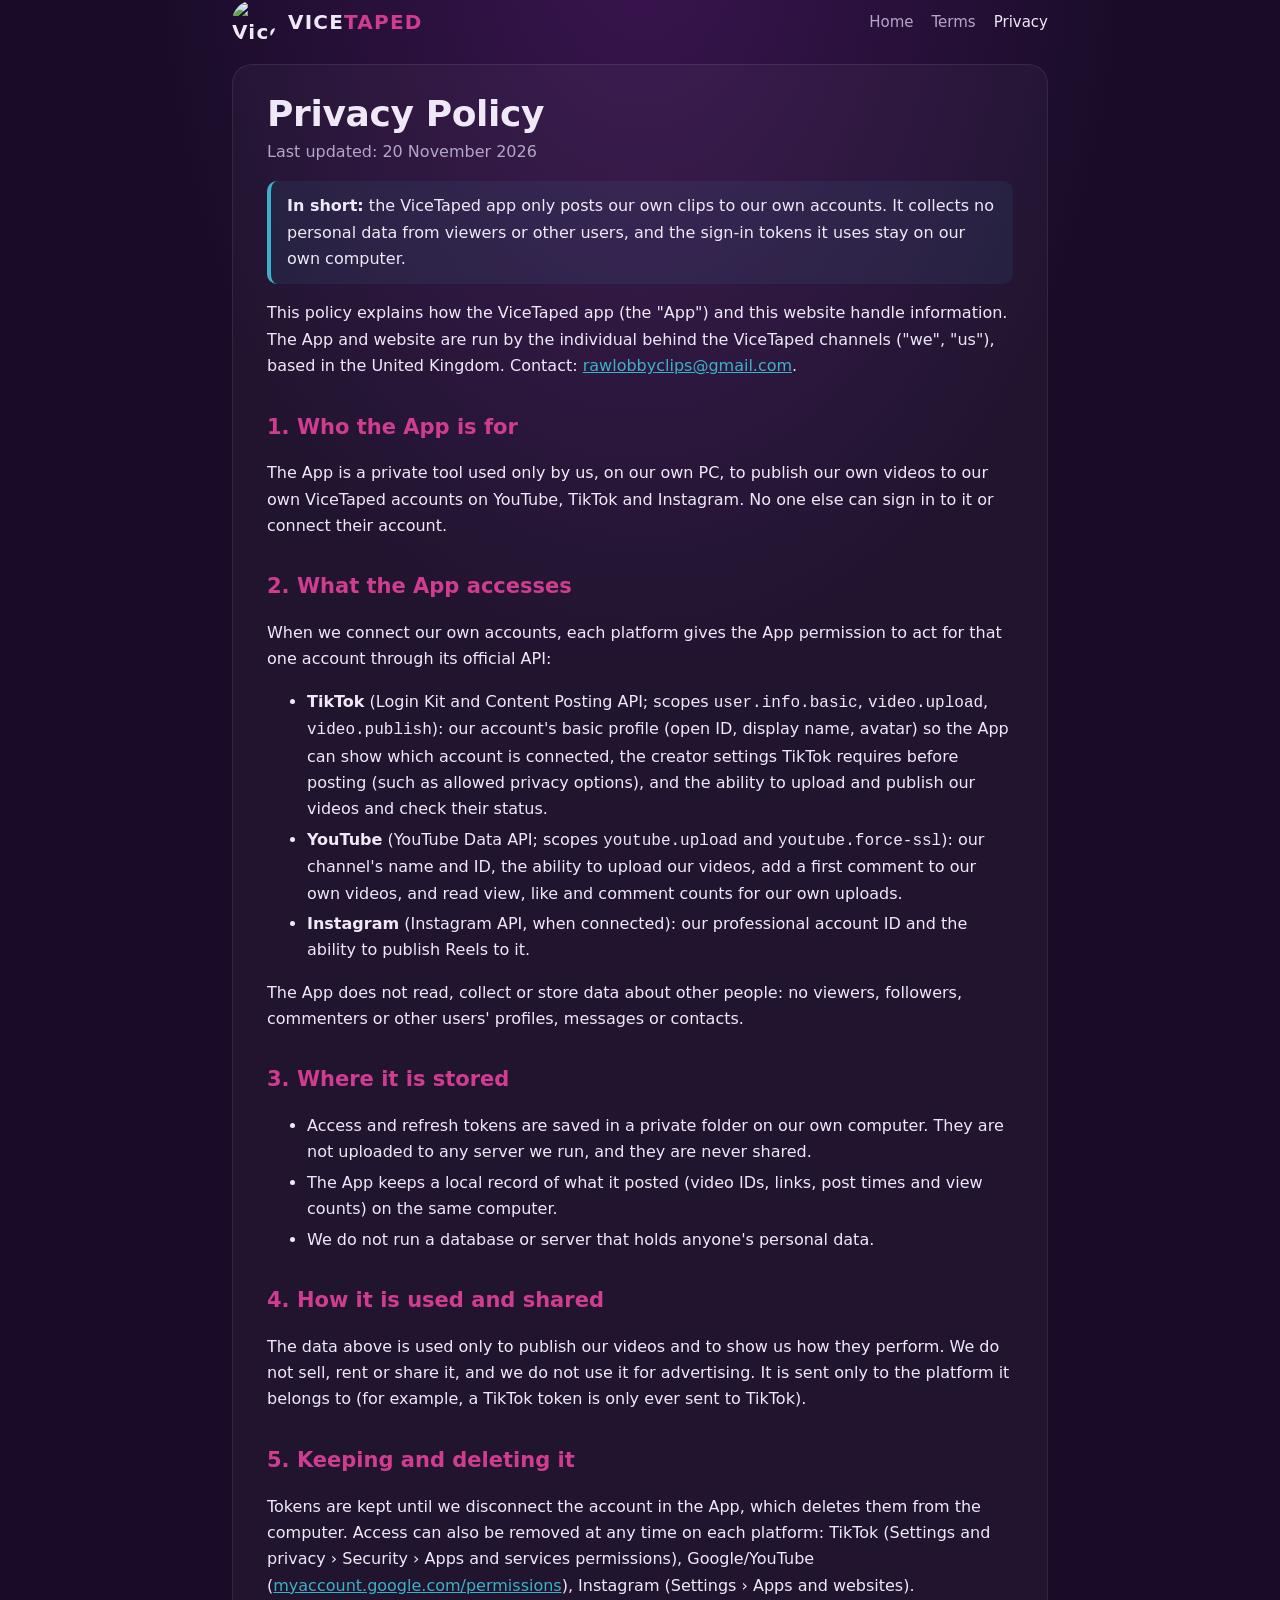
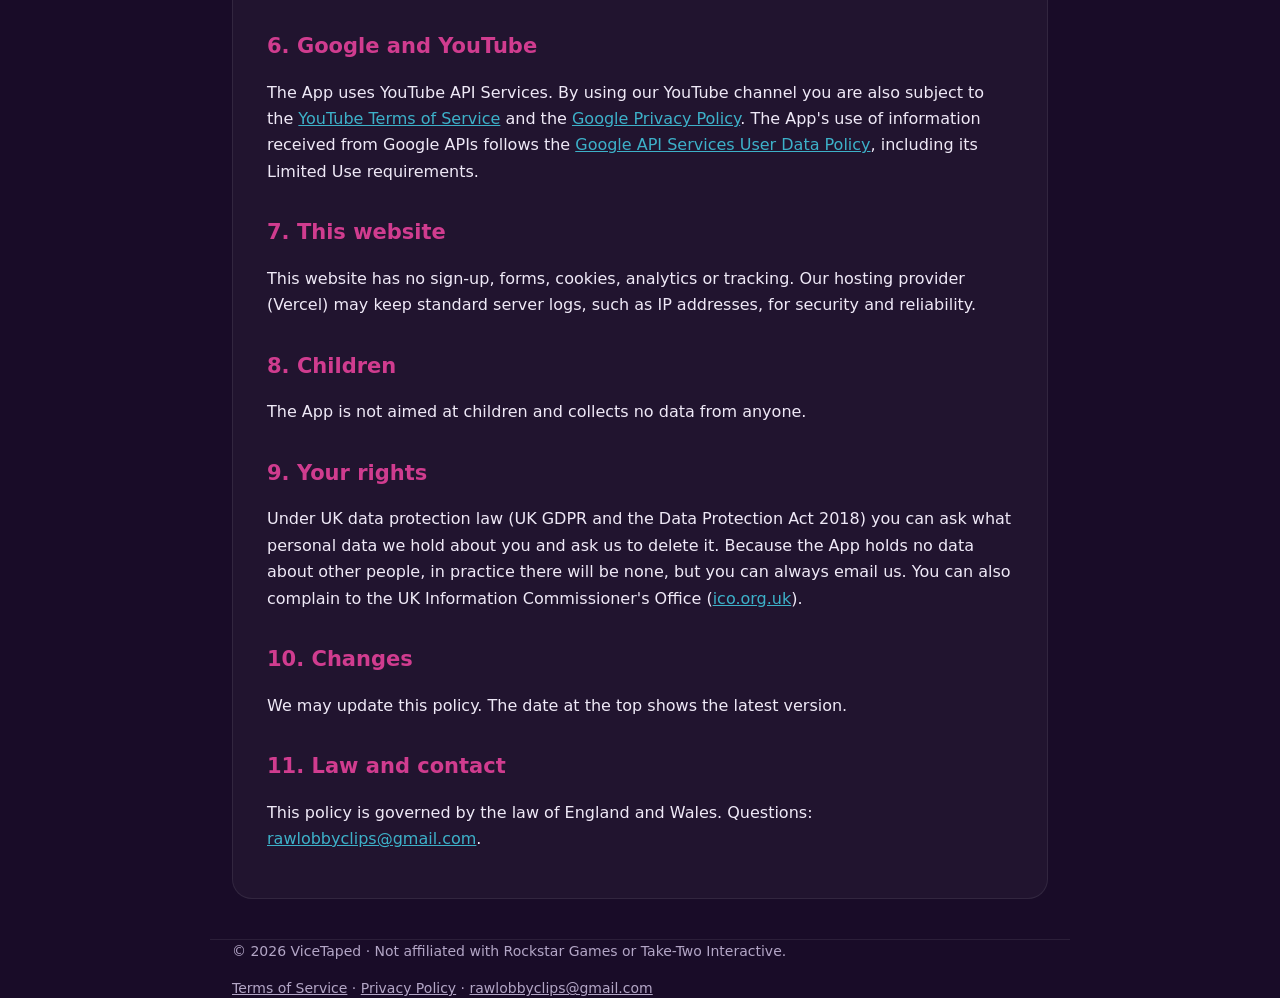
==== privacy.html @ ce3c72ba "ViceTaped site: home, terms, privacy" ====
<!doctype html><html lang="en-GB"><head><meta charset="utf-8"><meta name="viewport" content="width=device-width,initial-scale=1"><link rel="icon" type="image/svg+xml" href="/favicon.svg"><link rel="stylesheet" href="/style.css"><!-- TIKTOK_VERIFY_META --><title>Privacy Policy · ViceTaped</title></head><body>
<header class="wrap"><a class="brand" href="/"><img src="/logo.svg" alt="ViceTaped logo"><span>VICE<b>TAPED</b></span></a><nav><a href="/" >Home</a><a href="/terms" >Terms</a><a href="/privacy" class="on">Privacy</a></nav></header>
<main class="wrap"><article class="doc">
<h1>Privacy Policy</h1><p class="date">Last updated: 20 November 2026</p>
<p class="note"><b>In short:</b> the ViceTaped app only posts our own clips to our own accounts. It collects no personal data from viewers or other users, and the sign-in tokens it uses stay on our own computer.</p>
<p>This policy explains how the ViceTaped app (the "App") and this website handle information. The App and website are run by the individual behind the ViceTaped channels ("we", "us"), based in the United Kingdom. Contact: <a href="mailto:rawlobbyclips@gmail.com">rawlobbyclips@gmail.com</a>.</p>
<h2>1. Who the App is for</h2>
<p>The App is a private tool used only by us, on our own PC, to publish our own videos to our own ViceTaped accounts on YouTube, TikTok and Instagram. No one else can sign in to it or connect their account.</p>
<h2>2. What the App accesses</h2>
<p>When we connect our own accounts, each platform gives the App permission to act for that one account through its official API:</p>
<ul>
<li><b>TikTok</b> (Login Kit and Content Posting API; scopes <code>user.info.basic</code>, <code>video.upload</code>, <code>video.publish</code>): our account's basic profile (open ID, display name, avatar) so the App can show which account is connected, the creator settings TikTok requires before posting (such as allowed privacy options), and the ability to upload and publish our videos and check their status.</li>
<li><b>YouTube</b> (YouTube Data API; scopes <code>youtube.upload</code> and <code>youtube.force-ssl</code>): our channel's name and ID, the ability to upload our videos, add a first comment to our own videos, and read view, like and comment counts for our own uploads.</li>
<li><b>Instagram</b> (Instagram API, when connected): our professional account ID and the ability to publish Reels to it.</li></ul>
<p>The App does not read, collect or store data about other people: no viewers, followers, commenters or other users' profiles, messages or contacts.</p>
<h2>3. Where it is stored</h2>
<ul><li>Access and refresh tokens are saved in a private folder on our own computer. They are not uploaded to any server we run, and they are never shared.</li>
<li>The App keeps a local record of what it posted (video IDs, links, post times and view counts) on the same computer.</li>
<li>We do not run a database or server that holds anyone's personal data.</li></ul>
<h2>4. How it is used and shared</h2>
<p>The data above is used only to publish our videos and to show us how they perform. We do not sell, rent or share it, and we do not use it for advertising. It is sent only to the platform it belongs to (for example, a TikTok token is only ever sent to TikTok).</p>
<h2>5. Keeping and deleting it</h2>
<p>Tokens are kept until we disconnect the account in the App, which deletes them from the computer. Access can also be removed at any time on each platform: TikTok (Settings and privacy › Security › Apps and services permissions), Google/YouTube (<a href="https://myaccount.google.com/permissions">myaccount.google.com/permissions</a>), Instagram (Settings › Apps and websites).</p>
<h2>6. Google and YouTube</h2>
<p>The App uses YouTube API Services. By using our YouTube channel you are also subject to the <a href="https://www.youtube.com/t/terms">YouTube Terms of Service</a> and the <a href="https://policies.google.com/privacy">Google Privacy Policy</a>. The App's use of information received from Google APIs follows the <a href="https://developers.google.com/terms/api-services-user-data-policy">Google API Services User Data Policy</a>, including its Limited Use requirements.</p>
<h2>7. This website</h2>
<p>This website has no sign-up, forms, cookies, analytics or tracking. Our hosting provider (Vercel) may keep standard server logs, such as IP addresses, for security and reliability.</p>
<h2>8. Children</h2>
<p>The App is not aimed at children and collects no data from anyone.</p>
<h2>9. Your rights</h2>
<p>Under UK data protection law (UK GDPR and the Data Protection Act 2018) you can ask what personal data we hold about you and ask us to delete it. Because the App holds no data about other people, in practice there will be none, but you can always email us. You can also complain to the UK Information Commissioner's Office (<a href="https://ico.org.uk">ico.org.uk</a>).</p>
<h2>10. Changes</h2>
<p>We may update this policy. The date at the top shows the latest version.</p>
<h2>11. Law and contact</h2>
<p>This policy is governed by the law of England and Wales. Questions: <a href="mailto:rawlobbyclips@gmail.com">rawlobbyclips@gmail.com</a>.</p>
</article></main>
<footer class="wrap"><span>© 2026 ViceTaped · Not affiliated with Rockstar Games or Take-Two Interactive.</span><span><a href="/terms">Terms of Service</a> · <a href="/privacy">Privacy Policy</a> · <a href="mailto:rawlobbyclips@gmail.com">rawlobbyclips@gmail.com</a></span></footer></body></html>
---- style.css ----
:root{--pink:#D03C8F;--cyan:#3DB1C9;--dark:#190C28;--ink:#0f0719;--text:#efe9f7;--mute:#b3a6c6}
*{box-sizing:border-box}
html,body{margin:0;background:var(--dark);color:var(--text);font:16px/1.65 system-ui,-apple-system,"Segoe UI",Roboto,Arial,sans-serif}
body{background:radial-gradient(ellipse at 50% -10%,#3a1550 0%,var(--dark) 55%) fixed}
a{color:var(--cyan)} a:hover{color:#7fd9ea}
.wrap{max-width:860px;margin:0 auto;padding:0 22px}
header{display:flex;align-items:center;justify-content:space-between;padding:20px 0}
.brand{display:flex;align-items:center;gap:12px;text-decoration:none;color:var(--text);font-weight:800;letter-spacing:.06em;font-size:20px}
.brand img{width:44px;height:44px;border-radius:50%}
.brand span b{color:var(--pink)}
nav a{color:var(--mute);text-decoration:none;margin-left:18px;font-size:15px} nav a:hover,nav a.on{color:var(--text)}
.hero{text-align:center;padding:56px 0 30px}
.hero img{width:180px;height:180px;border-radius:50%;box-shadow:0 0 0 4px rgba(208,60,143,.35),0 0 60px rgba(61,177,201,.35)}
h1{font-size:clamp(34px,6vw,58px);line-height:1.05;margin:26px 0 10px;letter-spacing:-.01em}
h1 .p{color:var(--pink)} h1 .c{color:var(--cyan)}
.lead{color:var(--mute);font-size:19px;max-width:620px;margin:0 auto}
.socials{display:flex;flex-wrap:wrap;gap:12px;justify-content:center;margin:34px 0 10px}
.btn{display:inline-flex;align-items:center;gap:10px;padding:12px 20px;border-radius:14px;text-decoration:none;font-weight:700;color:#fff;border:1px solid rgba(255,255,255,.12);background:rgba(255,255,255,.05)}
.btn:hover{border-color:var(--cyan);color:#fff}
.btn.yt{background:linear-gradient(90deg,#D03C8F,#a8326f)} .btn.tt{background:linear-gradient(90deg,#3DB1C9,#2a8da1)}
.btn small{font-weight:500;opacity:.8}
.cards{display:grid;grid-template-columns:repeat(auto-fit,minmax(220px,1fr));gap:16px;margin:46px 0}
.card{background:rgba(255,255,255,.04);border:1px solid rgba(255,255,255,.08);border-radius:18px;padding:20px}
.card h3{margin:0 0 6px;color:var(--cyan);font-size:17px}
.card p{margin:0;color:var(--mute);font-size:15px}
.doc{background:rgba(255,255,255,.035);border:1px solid rgba(255,255,255,.08);border-radius:20px;padding:30px 34px;margin:20px 0 40px}
.doc h1{font-size:36px;margin-top:0} .doc h2{color:var(--pink);font-size:21px;margin:30px 0 8px}
.doc .date{color:var(--mute);margin-top:-4px} .doc li{margin:4px 0}
.note{border-left:4px solid var(--cyan);background:rgba(61,177,201,.08);padding:12px 16px;border-radius:10px}
footer{border-top:1px solid rgba(255,255,255,.08);padding:22px 0 40px;color:var(--mute);font-size:14px;display:flex;flex-wrap:wrap;gap:14px;justify-content:space-between}
footer a{color:var(--mute)}
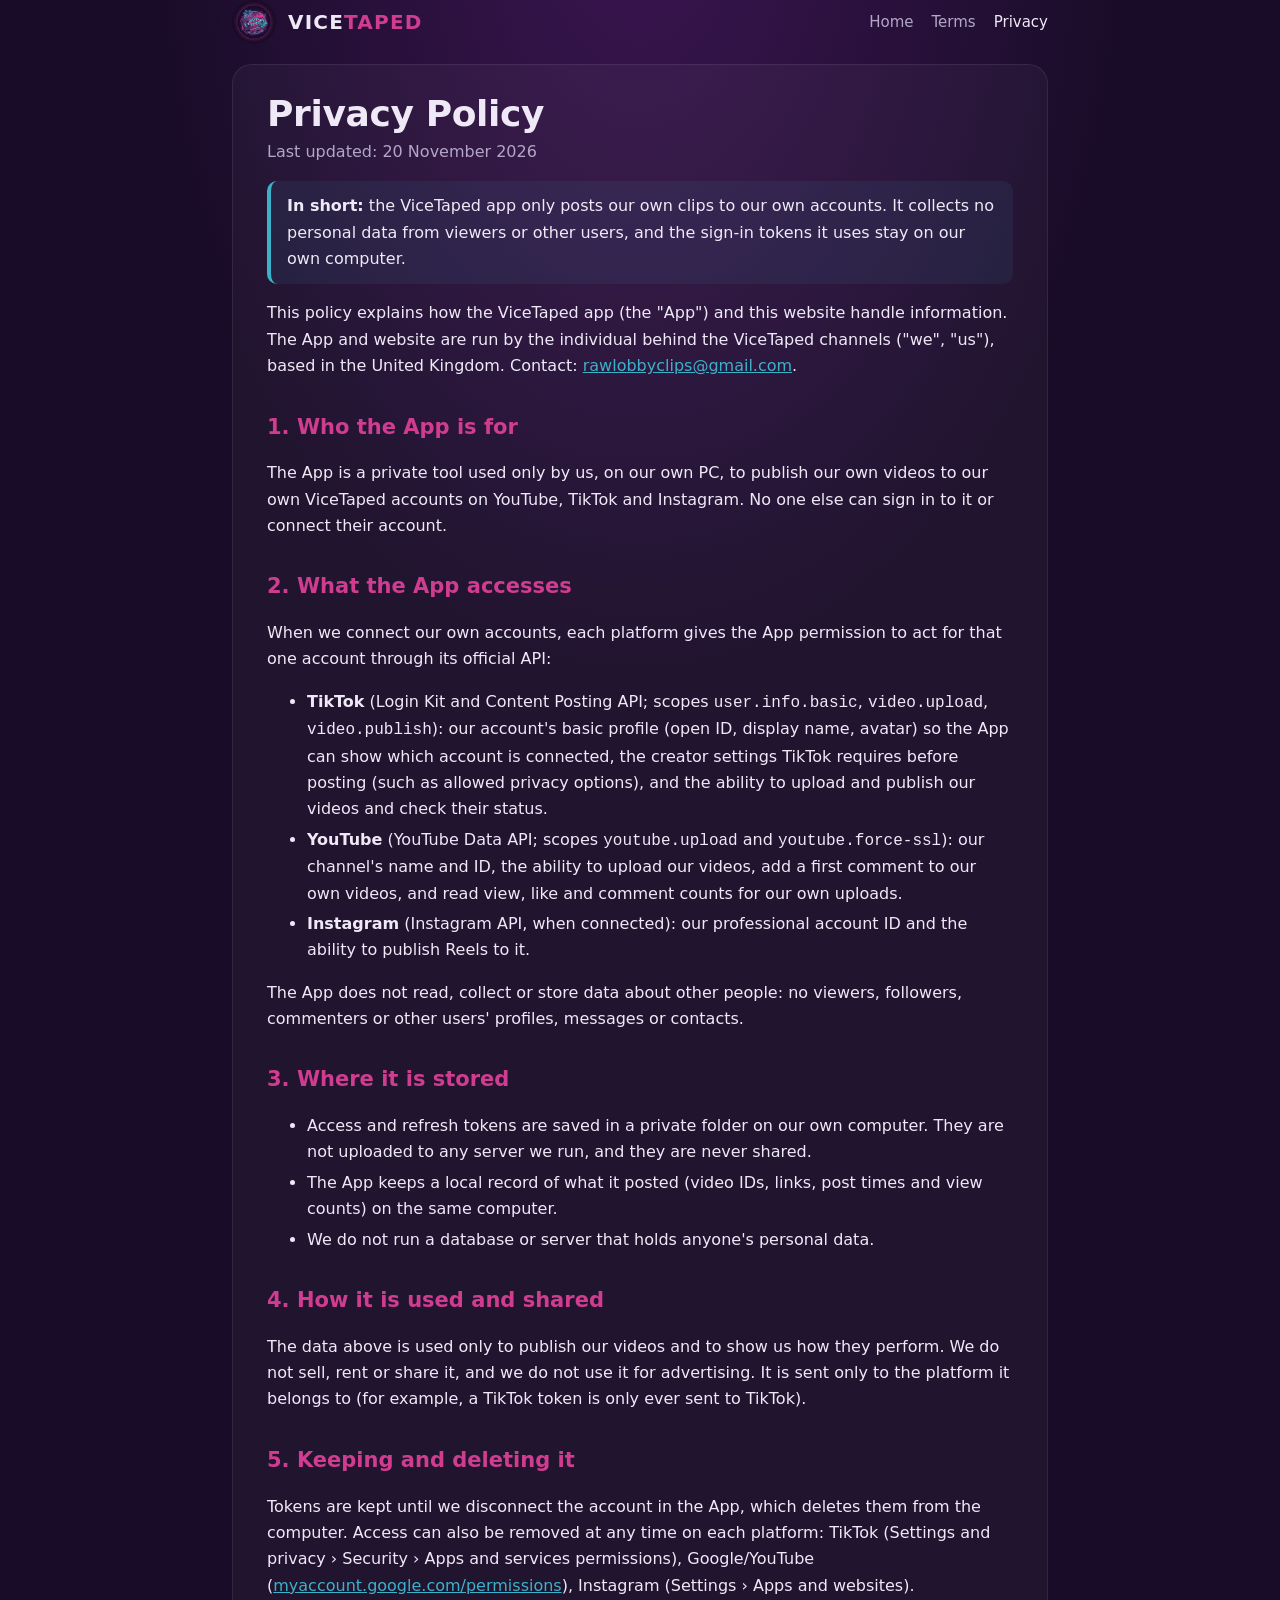
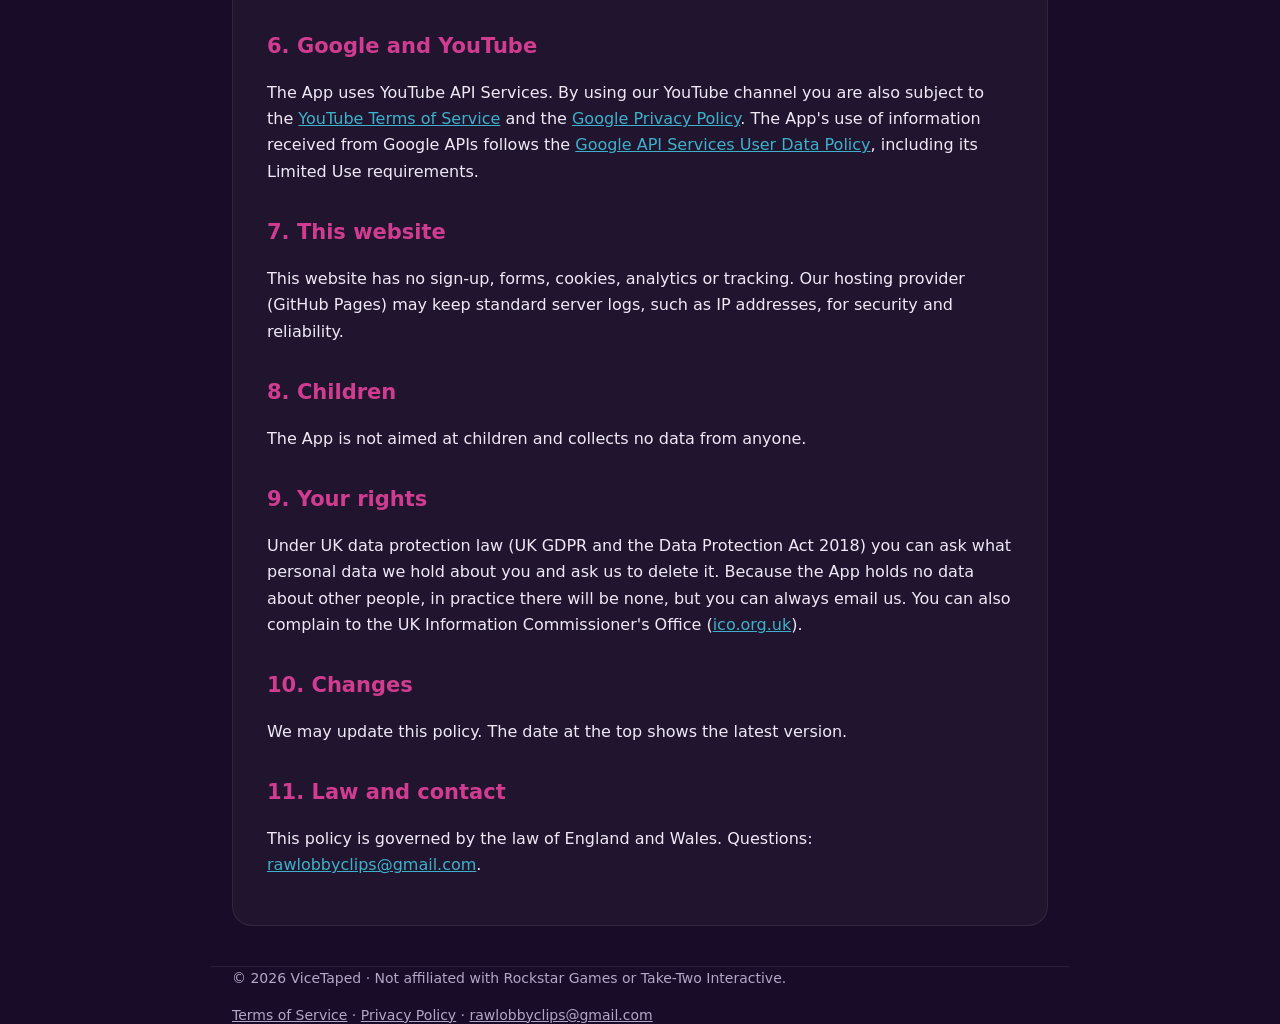
==== commit 36dda019: "Privacy: hosting provider is GitHub Pages" ====
--- a/privacy.html
+++ b/privacy.html
@@ -24,7 +24,7 @@
 <h2>6. Google and YouTube</h2>
 <p>The App uses YouTube API Services. By using our YouTube channel you are also subject to the <a href="https://www.youtube.com/t/terms">YouTube Terms of Service</a> and the <a href="https://policies.google.com/privacy">Google Privacy Policy</a>. The App's use of information received from Google APIs follows the <a href="https://developers.google.com/terms/api-services-user-data-policy">Google API Services User Data Policy</a>, including its Limited Use requirements.</p>
 <h2>7. This website</h2>
-<p>This website has no sign-up, forms, cookies, analytics or tracking. Our hosting provider (Vercel) may keep standard server logs, such as IP addresses, for security and reliability.</p>
+<p>This website has no sign-up, forms, cookies, analytics or tracking. Our hosting provider (GitHub Pages) may keep standard server logs, such as IP addresses, for security and reliability.</p>
 <h2>8. Children</h2>
 <p>The App is not aimed at children and collects no data from anyone.</p>
 <h2>9. Your rights</h2>
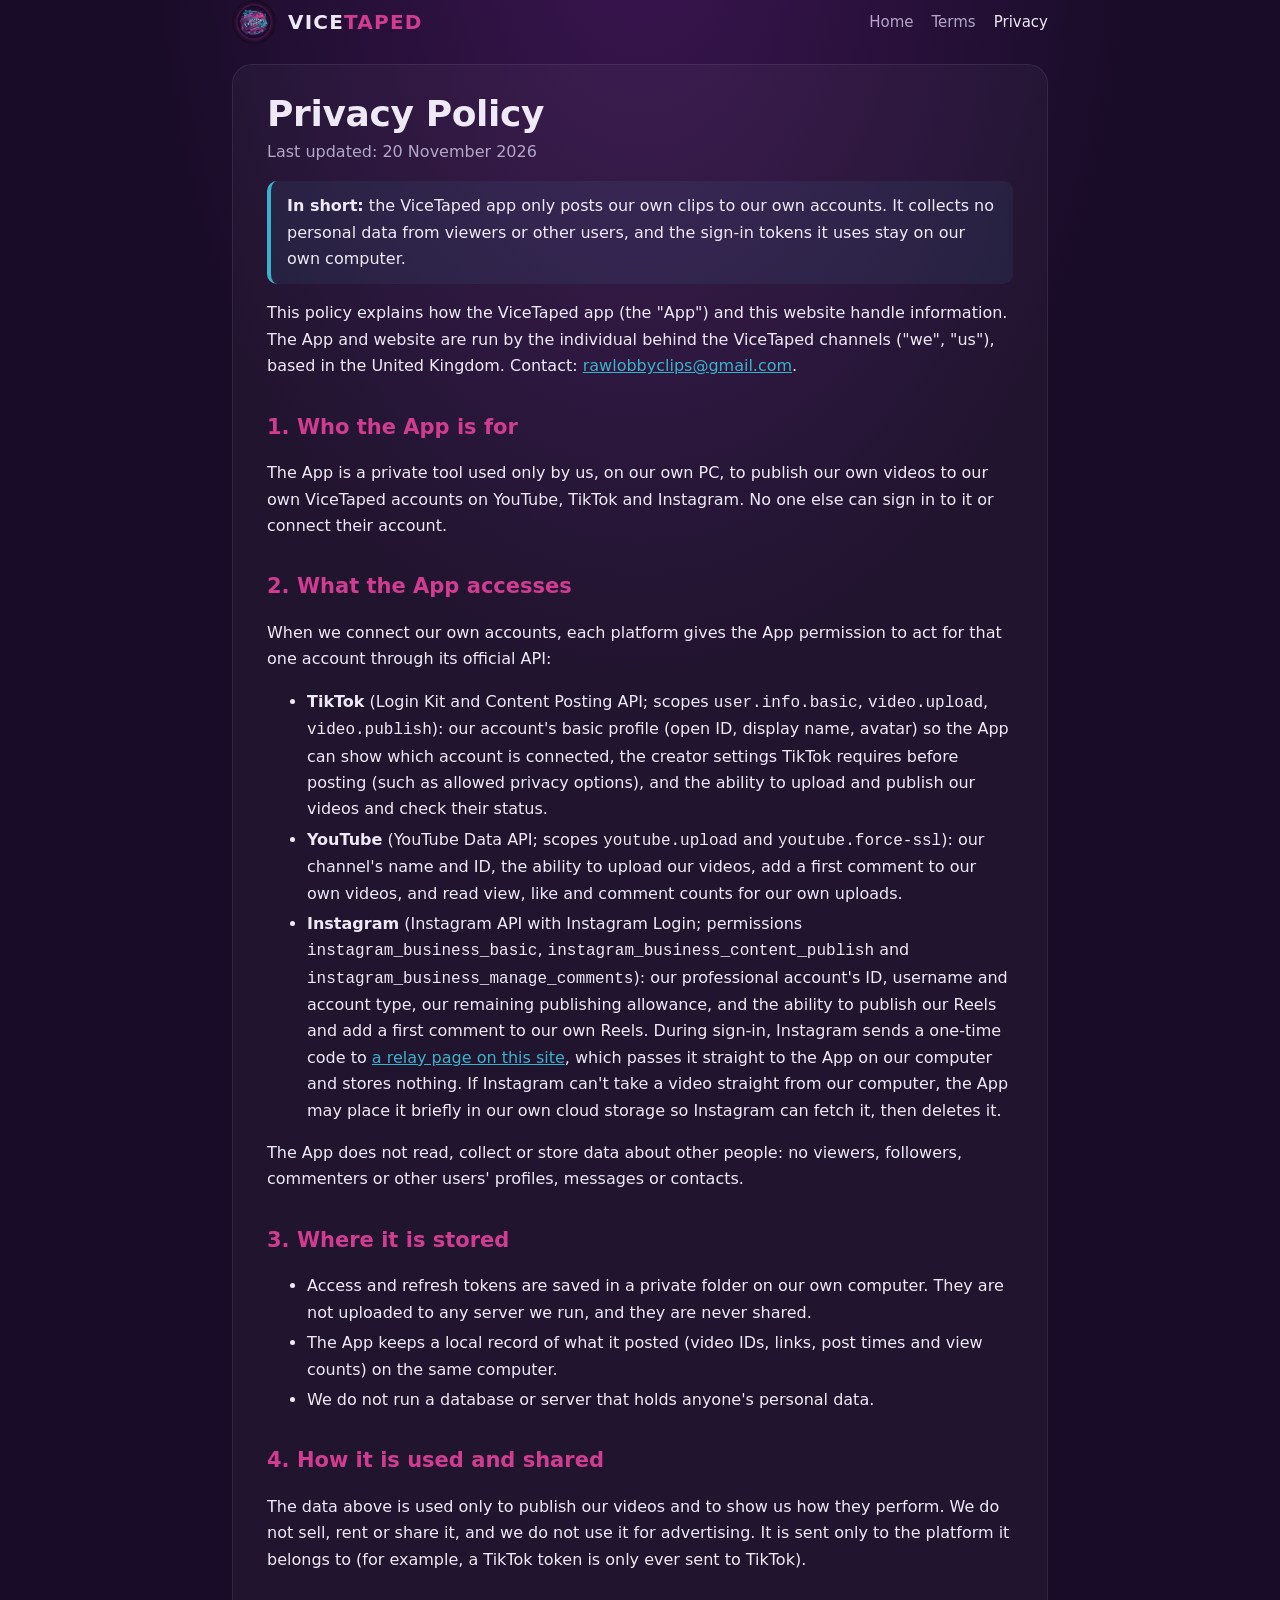
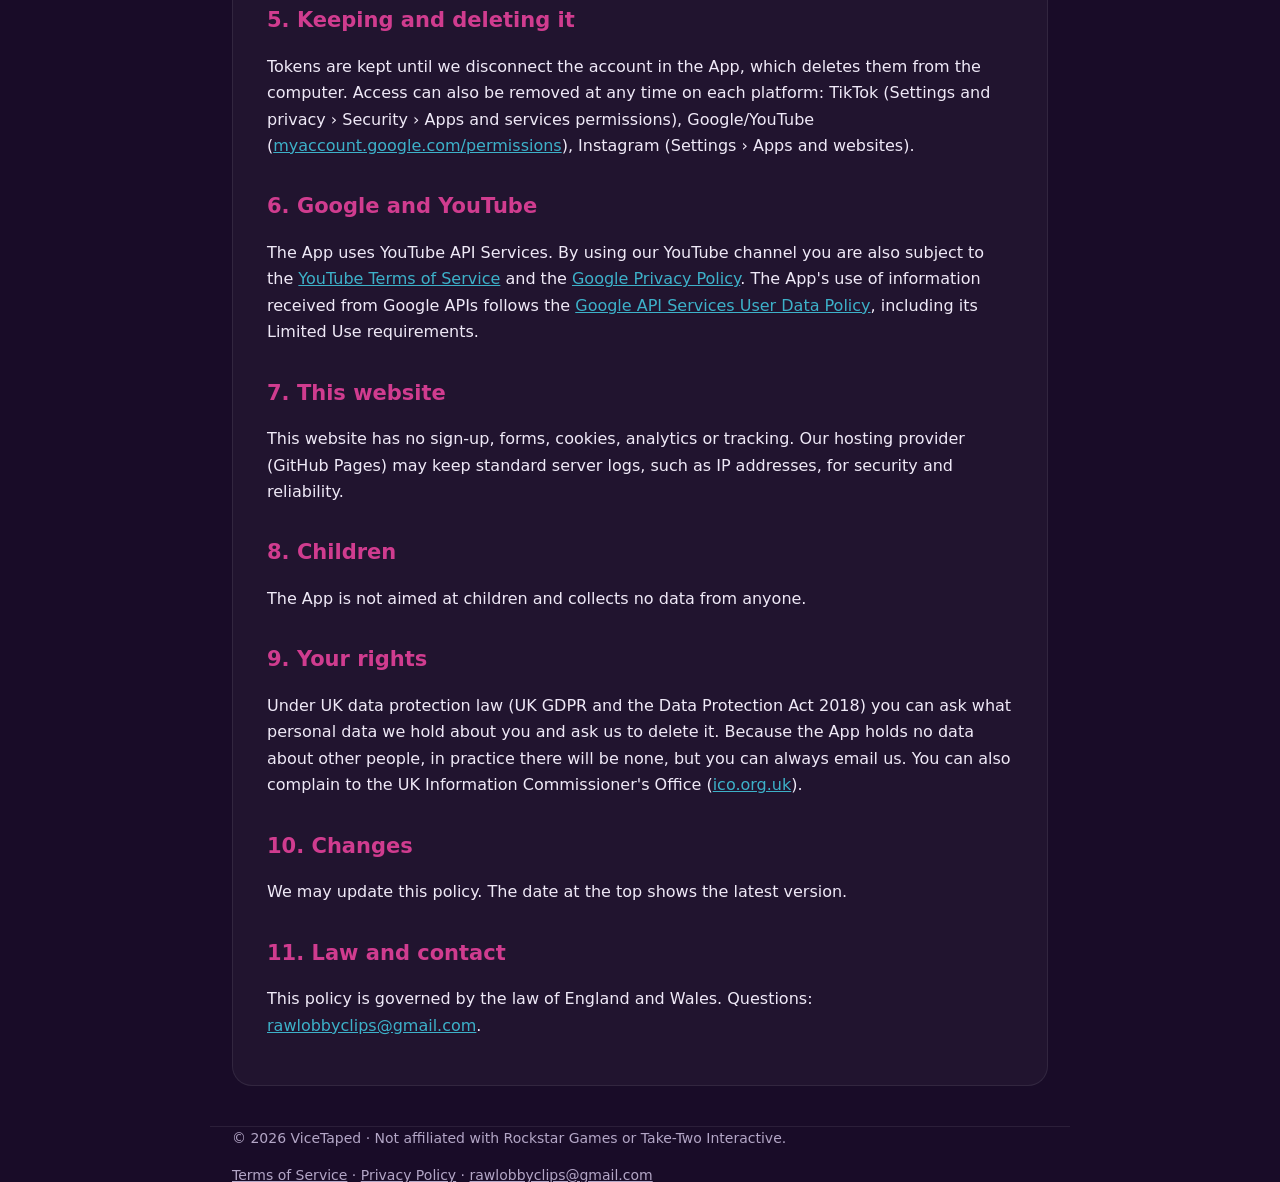
==== commit 2fb69ce5: "Privacy: describe Instagram permissions, sign-in relay and temporary storage" ====
--- a/privacy.html
+++ b/privacy.html
@@ -11,7 +11,7 @@
 <ul>
 <li><b>TikTok</b> (Login Kit and Content Posting API; scopes <code>user.info.basic</code>, <code>video.upload</code>, <code>video.publish</code>): our account's basic profile (open ID, display name, avatar) so the App can show which account is connected, the creator settings TikTok requires before posting (such as allowed privacy options), and the ability to upload and publish our videos and check their status.</li>
 <li><b>YouTube</b> (YouTube Data API; scopes <code>youtube.upload</code> and <code>youtube.force-ssl</code>): our channel's name and ID, the ability to upload our videos, add a first comment to our own videos, and read view, like and comment counts for our own uploads.</li>
-<li><b>Instagram</b> (Instagram API, when connected): our professional account ID and the ability to publish Reels to it.</li></ul>
+<li><b>Instagram</b> (Instagram API with Instagram Login; permissions <code>instagram_business_basic</code>, <code>instagram_business_content_publish</code> and <code>instagram_business_manage_comments</code>): our professional account's ID, username and account type, our remaining publishing allowance, and the ability to publish our Reels and add a first comment to our own Reels. During sign-in, Instagram sends a one-time code to <a href="/ig-callback/">a relay page on this site</a>, which passes it straight to the App on our computer and stores nothing. If Instagram can't take a video straight from our computer, the App may place it briefly in our own cloud storage so Instagram can fetch it, then deletes it.</li></ul>
 <p>The App does not read, collect or store data about other people: no viewers, followers, commenters or other users' profiles, messages or contacts.</p>
 <h2>3. Where it is stored</h2>
 <ul><li>Access and refresh tokens are saved in a private folder on our own computer. They are not uploaded to any server we run, and they are never shared.</li>
@@ -19,7 +19,7 @@
 <li>We do not run a database or server that holds anyone's personal data.</li></ul>
 <h2>4. How it is used and shared</h2>
 <p>The data above is used only to publish our videos and to show us how they perform. We do not sell, rent or share it, and we do not use it for advertising. It is sent only to the platform it belongs to (for example, a TikTok token is only ever sent to TikTok).</p>
-<h2>5. Keeping and deleting it</h2>
+<h2 id="delete">5. Keeping and deleting it</h2>
 <p>Tokens are kept until we disconnect the account in the App, which deletes them from the computer. Access can also be removed at any time on each platform: TikTok (Settings and privacy › Security › Apps and services permissions), Google/YouTube (<a href="https://myaccount.google.com/permissions">myaccount.google.com/permissions</a>), Instagram (Settings › Apps and websites).</p>
 <h2>6. Google and YouTube</h2>
 <p>The App uses YouTube API Services. By using our YouTube channel you are also subject to the <a href="https://www.youtube.com/t/terms">YouTube Terms of Service</a> and the <a href="https://policies.google.com/privacy">Google Privacy Policy</a>. The App's use of information received from Google APIs follows the <a href="https://developers.google.com/terms/api-services-user-data-policy">Google API Services User Data Policy</a>, including its Limited Use requirements.</p>
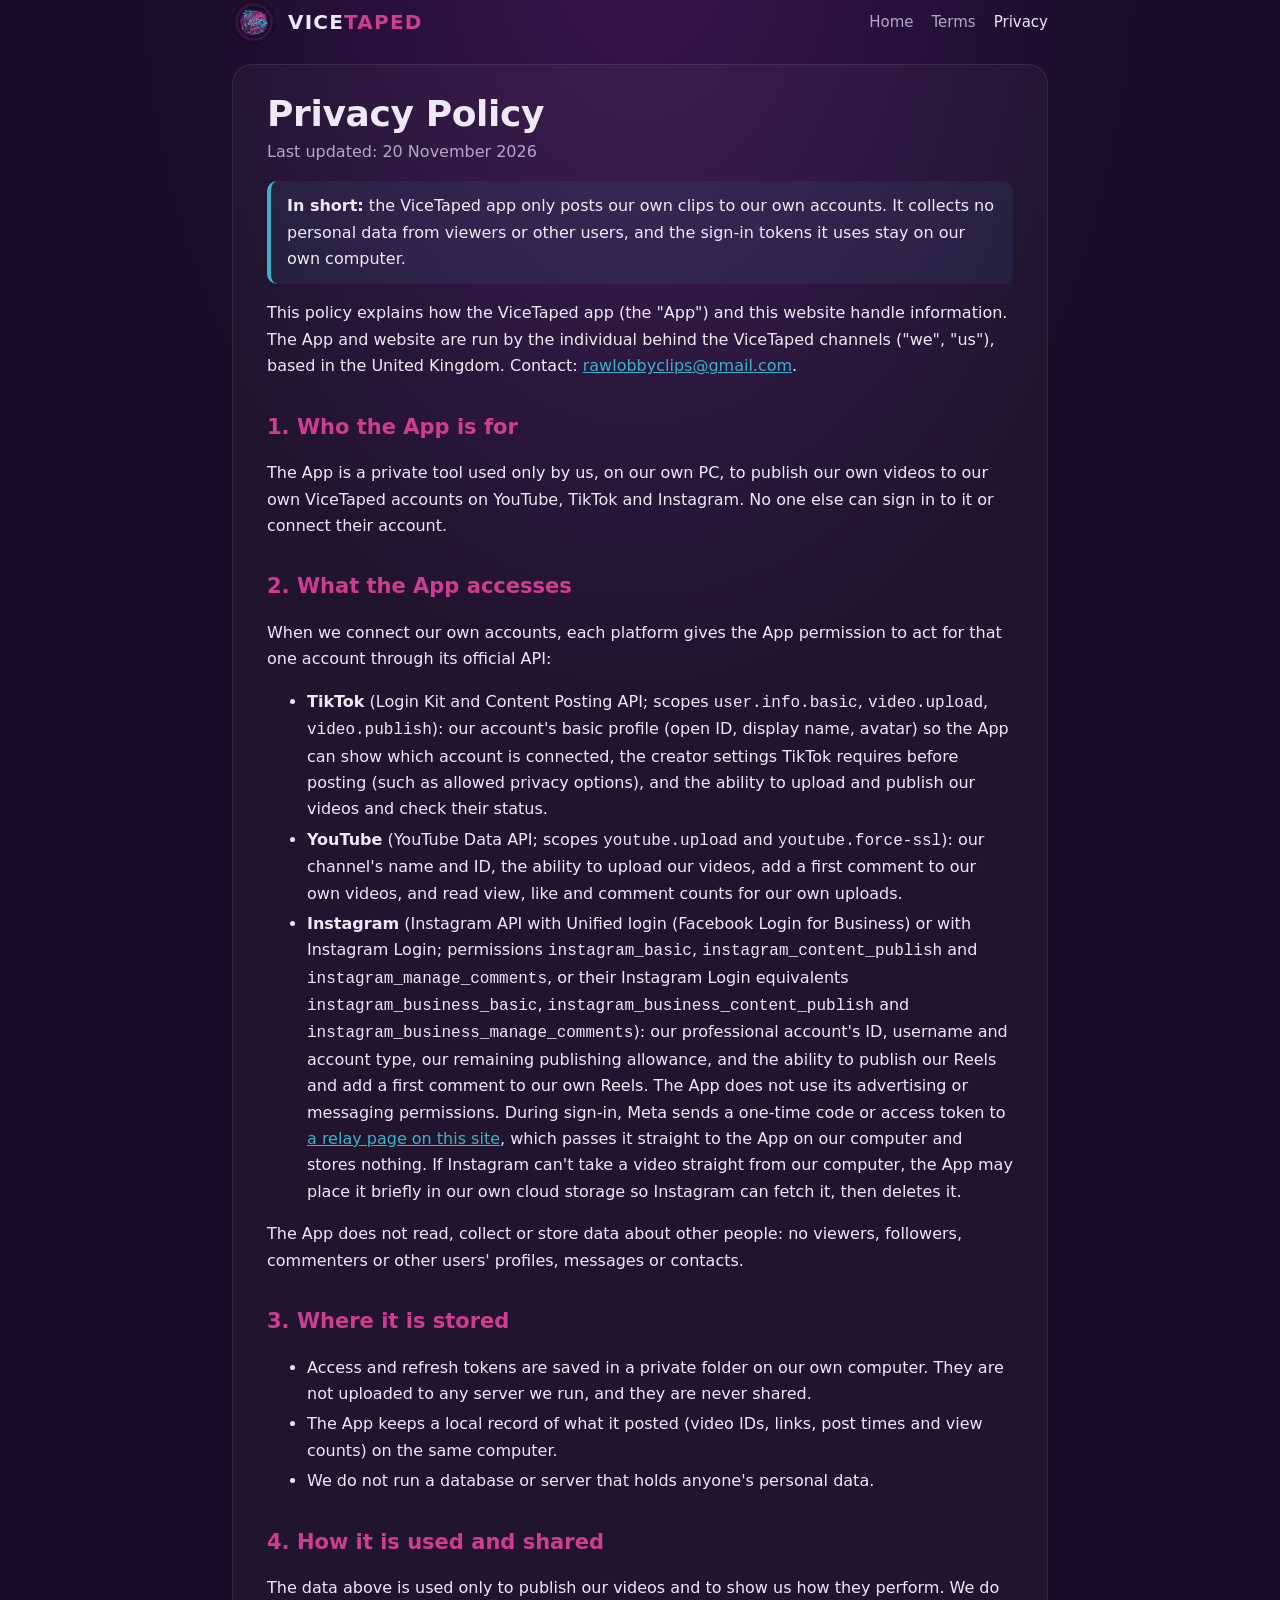
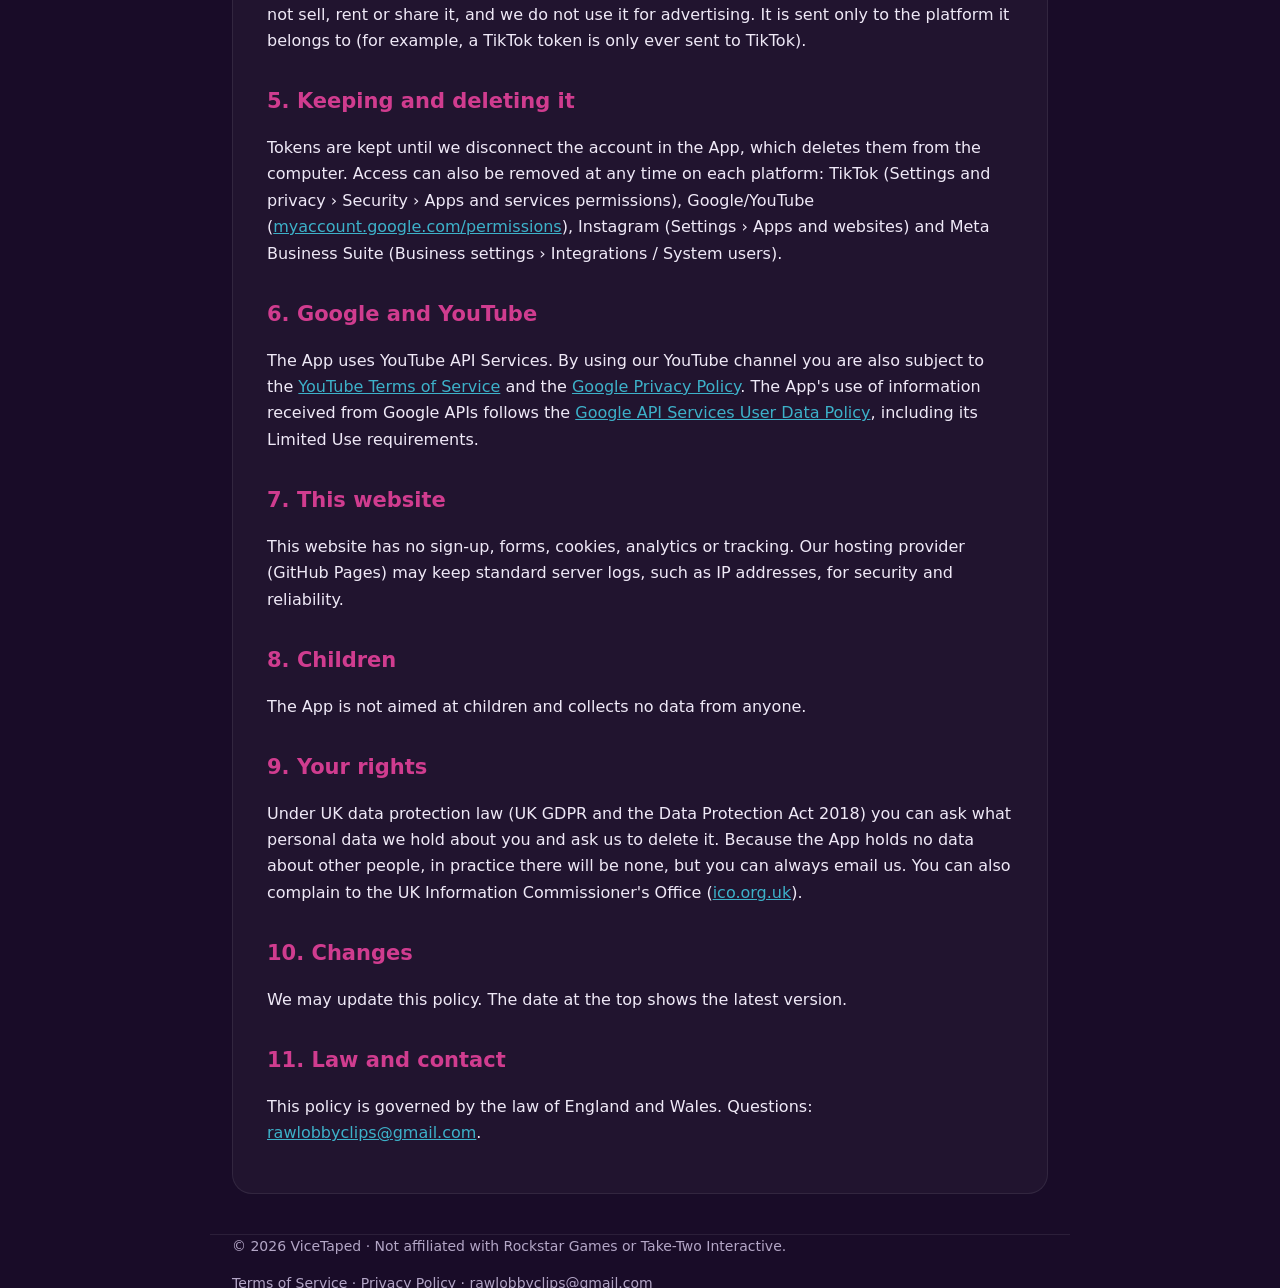
==== commit b5abe6ae: "privacy: name Unified login permissions" ====
--- a/privacy.html
+++ b/privacy.html
@@ -11,7 +11,7 @@
 <ul>
 <li><b>TikTok</b> (Login Kit and Content Posting API; scopes <code>user.info.basic</code>, <code>video.upload</code>, <code>video.publish</code>): our account's basic profile (open ID, display name, avatar) so the App can show which account is connected, the creator settings TikTok requires before posting (such as allowed privacy options), and the ability to upload and publish our videos and check their status.</li>
 <li><b>YouTube</b> (YouTube Data API; scopes <code>youtube.upload</code> and <code>youtube.force-ssl</code>): our channel's name and ID, the ability to upload our videos, add a first comment to our own videos, and read view, like and comment counts for our own uploads.</li>
-<li><b>Instagram</b> (Instagram API with Instagram Login; permissions <code>instagram_business_basic</code>, <code>instagram_business_content_publish</code> and <code>instagram_business_manage_comments</code>): our professional account's ID, username and account type, our remaining publishing allowance, and the ability to publish our Reels and add a first comment to our own Reels. During sign-in, Instagram sends a one-time code to <a href="/ig-callback/">a relay page on this site</a>, which passes it straight to the App on our computer and stores nothing. If Instagram can't take a video straight from our computer, the App may place it briefly in our own cloud storage so Instagram can fetch it, then deletes it.</li></ul>
+<li><b>Instagram</b> (Instagram API with Unified login (Facebook Login for Business) or with Instagram Login; permissions <code>instagram_basic</code>, <code>instagram_content_publish</code> and <code>instagram_manage_comments</code>, or their Instagram Login equivalents <code>instagram_business_basic</code>, <code>instagram_business_content_publish</code> and <code>instagram_business_manage_comments</code>): our professional account's ID, username and account type, our remaining publishing allowance, and the ability to publish our Reels and add a first comment to our own Reels. The App does not use its advertising or messaging permissions. During sign-in, Meta sends a one-time code or access token to <a href="/ig-callback/">a relay page on this site</a>, which passes it straight to the App on our computer and stores nothing. If Instagram can't take a video straight from our computer, the App may place it briefly in our own cloud storage so Instagram can fetch it, then deletes it.</li></ul>
 <p>The App does not read, collect or store data about other people: no viewers, followers, commenters or other users' profiles, messages or contacts.</p>
 <h2>3. Where it is stored</h2>
 <ul><li>Access and refresh tokens are saved in a private folder on our own computer. They are not uploaded to any server we run, and they are never shared.</li>
@@ -20,7 +20,7 @@
 <h2>4. How it is used and shared</h2>
 <p>The data above is used only to publish our videos and to show us how they perform. We do not sell, rent or share it, and we do not use it for advertising. It is sent only to the platform it belongs to (for example, a TikTok token is only ever sent to TikTok).</p>
 <h2 id="delete">5. Keeping and deleting it</h2>
-<p>Tokens are kept until we disconnect the account in the App, which deletes them from the computer. Access can also be removed at any time on each platform: TikTok (Settings and privacy › Security › Apps and services permissions), Google/YouTube (<a href="https://myaccount.google.com/permissions">myaccount.google.com/permissions</a>), Instagram (Settings › Apps and websites).</p>
+<p>Tokens are kept until we disconnect the account in the App, which deletes them from the computer. Access can also be removed at any time on each platform: TikTok (Settings and privacy › Security › Apps and services permissions), Google/YouTube (<a href="https://myaccount.google.com/permissions">myaccount.google.com/permissions</a>), Instagram (Settings › Apps and websites) and Meta Business Suite (Business settings › Integrations / System users).</p>
 <h2>6. Google and YouTube</h2>
 <p>The App uses YouTube API Services. By using our YouTube channel you are also subject to the <a href="https://www.youtube.com/t/terms">YouTube Terms of Service</a> and the <a href="https://policies.google.com/privacy">Google Privacy Policy</a>. The App's use of information received from Google APIs follows the <a href="https://developers.google.com/terms/api-services-user-data-policy">Google API Services User Data Policy</a>, including its Limited Use requirements.</p>
 <h2>7. This website</h2>
